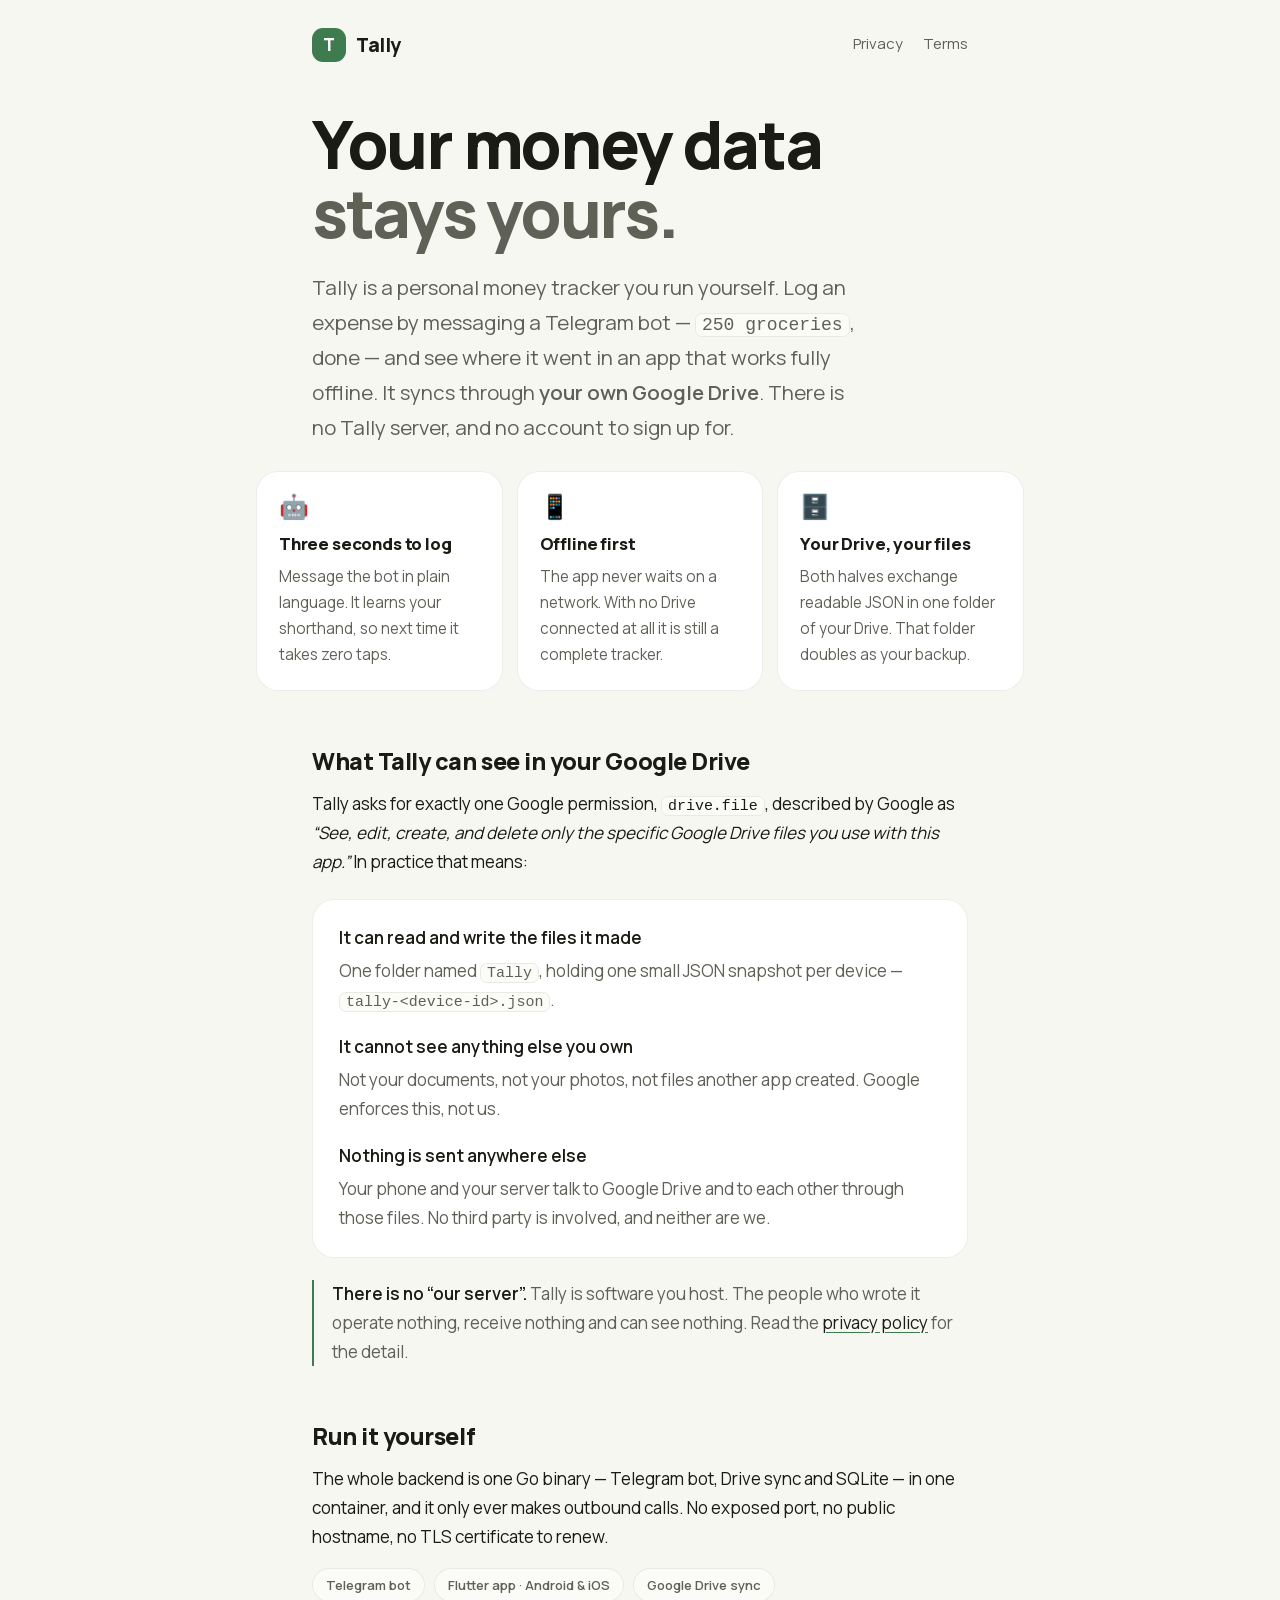
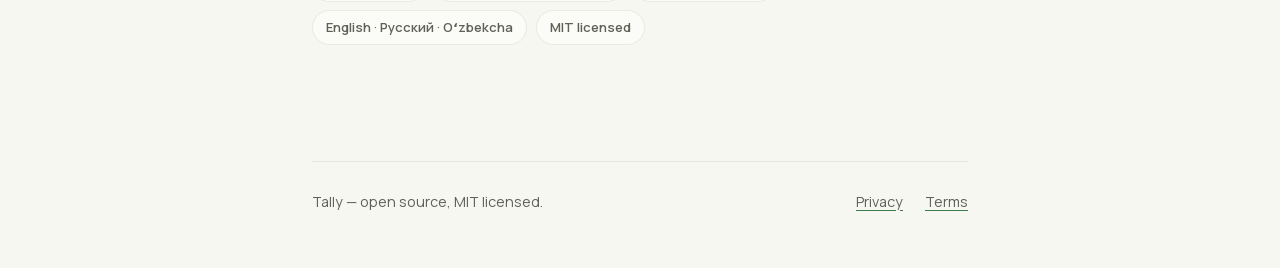
==== site/index.html @ 61df6c51 "Add static site for Tally with privacy policy and terms of service - Created a new directory 'site' " ====
<!doctype html>
<html lang="en">
<head>
<meta charset="utf-8">
<meta name="viewport" content="width=device-width, initial-scale=1">
<title>Tally — a money tracker that keeps your data yours</title>
<meta name="description" content="Tally is a self-hosted personal money tracker: log an expense by messaging a Telegram bot, see where it went in an offline-first app. It syncs through your own Google Drive — there is no Tally server.">
<meta name="color-scheme" content="dark light">
<link rel="stylesheet" href="style.css">
<link rel="icon" href="data:image/svg+xml,<svg xmlns='http://www.w3.org/2000/svg' viewBox='0 0 100 100'><rect width='100' height='100' rx='28' fill='%23c8f55a'/><text y='72' x='50' text-anchor='middle' font-family='sans-serif' font-size='62' font-weight='bold' fill='%2310120b'>T</text></svg>">
</head>
<body>

<div class="wrap">

<header>
  <div class="bar">
    <a class="mark" href="index.html"><span class="glyph">T</span> Tally</a>
    <nav>
      <a href="privacy.html">Privacy</a>
      <a href="terms.html">Terms</a>
    </nav>
  </div>
</header>

<main>

  <h1>Your money data<br><span class="quiet">stays yours.</span></h1>

  <p class="lede">
    Tally is a personal money tracker you run yourself. Log an expense by
    messaging a Telegram bot — <code>250 groceries</code>, done — and see where
    it went in an app that works fully offline. It syncs through
    <strong>your own Google Drive</strong>. There is no Tally server, and no
    account to sign up for.
  </p>

  <div class="grid">
    <div class="card">
      <span class="emoji" aria-hidden="true">🤖</span>
      <h3>Three seconds to log</h3>
      <p>Message the bot in plain language. It learns your shorthand, so next
         time it takes zero taps.</p>
    </div>
    <div class="card">
      <span class="emoji" aria-hidden="true">📱</span>
      <h3>Offline first</h3>
      <p>The app never waits on a network. With no Drive connected at all it is
         still a complete tracker.</p>
    </div>
    <div class="card">
      <span class="emoji" aria-hidden="true">🗄️</span>
      <h3>Your Drive, your files</h3>
      <p>Both halves exchange readable JSON in one folder of your Drive. That
         folder doubles as your backup.</p>
    </div>
  </div>

  <h2>What Tally can see in your Google Drive</h2>

  <p>
    Tally asks for exactly one Google permission,
    <code>drive.file</code>, described by Google as
    <em>“See, edit, create, and delete only the specific Google Drive files you
    use with this app.”</em> In practice that means:
  </p>

  <div class="card">
    <dl>
      <dt>It can read and write the files it made</dt>
      <dd>One folder named <code>Tally</code>, holding one small JSON snapshot
          per device — <code>tally-&lt;device-id&gt;.json</code>.</dd>
      <dt>It cannot see anything else you own</dt>
      <dd>Not your documents, not your photos, not files another app created.
          Google enforces this, not us.</dd>
      <dt>Nothing is sent anywhere else</dt>
      <dd>Your phone and your server talk to Google Drive and to each other
          through those files. No third party is involved, and neither are we.</dd>
    </dl>
  </div>

  <p class="note">
    <strong>There is no “our server”.</strong> Tally is software you host. The
    people who wrote it operate nothing, receive nothing and can see nothing.
    Read the <a href="privacy.html">privacy policy</a> for the detail.
  </p>

  <h2>Run it yourself</h2>

  <p>
    The whole backend is one Go binary — Telegram bot, Drive sync and SQLite —
    in one container, and it only ever makes outbound calls. No exposed port,
    no public hostname, no TLS certificate to renew.
  </p>

  <p>
    <span class="pill">Telegram bot</span>
    <span class="pill">Flutter app · Android &amp; iOS</span>
    <span class="pill">Google Drive sync</span>
    <span class="pill">English · Русский · Oʻzbekcha</span>
    <span class="pill">MIT licensed</span>
  </p>

</main>

<footer>
  <div class="footer-row">
    <span>Tally — open source, MIT licensed.</span>
    <span class="spacer"></span>
    <a href="privacy.html">Privacy</a>
    <a href="terms.html">Terms</a>
  </div>
</footer>

</div>
</body>
</html>
---- site/style.css ----
/* Tally — the "calm ledger" design language from docs/DESIGN.md, on the web.
   Dark-first, one lime accent, oversized type contrast, hairline borders.
   Everything is local: no CDN, no webfont service, no analytics. A privacy
   page that phones a third party to render itself is not one. */

@font-face {
  font-family: 'Manrope';
  src: url('fonts/Manrope-Regular.ttf') format('truetype');
  font-weight: 400;
  font-display: swap;
}
@font-face {
  font-family: 'Manrope';
  src: url('fonts/Manrope-SemiBold.ttf') format('truetype');
  font-weight: 600;
  font-display: swap;
}
@font-face {
  font-family: 'Manrope';
  src: url('fonts/Manrope-ExtraBold.ttf') format('truetype');
  font-weight: 800;
  font-display: swap;
}

:root {
  --bg: #0e0f0c;
  --surface: #171814;
  --surface-raised: #1e201a;
  --border: #ffffff14;
  --text: #f4f5ef;
  --text-dim: #9a9c92;
  --accent: #c8f55a;
  --on-accent: #10120b;
  --radius: 22px;
  --measure: 44rem;
}

@media (prefers-color-scheme: light) {
  :root {
    --bg: #f7f7f2;
    --surface: #ffffff;
    --surface-raised: #fbfbf7;
    --border: #00000012;
    --text: #191b14;
    --text-dim: #5f6157;
    --accent: #3e7c4f;
    --on-accent: #ffffff;
  }
}

*, *::before, *::after { box-sizing: border-box; }

html { -webkit-text-size-adjust: 100%; }

body {
  margin: 0;
  background: var(--bg);
  color: var(--text);
  font-family: 'Manrope', ui-sans-serif, system-ui, -apple-system,
    'Segoe UI', Roboto, sans-serif;
  font-size: 17px;
  line-height: 1.7;
  font-weight: 400;
  -webkit-font-smoothing: antialiased;
}

.wrap {
  max-width: var(--measure);
  margin: 0 auto;
  padding: 0 24px;
}

/* ---- header ------------------------------------------------------------ */

header {
  padding: 28px 0 8px;
}

.bar {
  display: flex;
  align-items: center;
  gap: 12px;
  flex-wrap: wrap;
}

.mark {
  display: flex;
  align-items: center;
  gap: 10px;
  text-decoration: none;
  color: inherit;
  font-weight: 800;
  font-size: 19px;
  letter-spacing: -0.02em;
}

.mark .glyph {
  width: 34px;
  height: 34px;
  border-radius: 11px;
  background: var(--accent);
  color: var(--on-accent);
  display: grid;
  place-items: center;
  font-weight: 800;
  font-size: 17px;
}

nav {
  margin-left: auto;
  display: flex;
  gap: 20px;
  font-size: 15px;
}

nav a {
  color: var(--text-dim);
  text-decoration: none;
  border-bottom: 1px solid transparent;
  padding-bottom: 2px;
}
nav a:hover, nav a:focus-visible { color: var(--text); border-color: var(--accent); }

/* ---- type -------------------------------------------------------------- */

h1 {
  font-weight: 800;
  letter-spacing: -0.035em;
  line-height: 1.05;
  font-size: clamp(2.6rem, 8vw, 4.1rem);
  margin: 40px 0 0;
  text-wrap: balance;
}

h1 .quiet { color: var(--text-dim); }

.lede {
  font-size: clamp(1.05rem, 2.6vw, 1.28rem);
  color: var(--text-dim);
  margin: 22px 0 0;
  max-width: 34rem;
  text-wrap: pretty;
}

h2 {
  font-weight: 800;
  letter-spacing: -0.02em;
  font-size: 1.45rem;
  line-height: 1.25;
  margin: 56px 0 14px;
  text-wrap: balance;
}

h3 {
  font-weight: 600;
  font-size: 1.05rem;
  margin: 32px 0 8px;
  letter-spacing: -0.01em;
}

p { margin: 0 0 16px; text-wrap: pretty; }

/* When the date line opens the page it needs the space h1 would have taken,
   or it reads as a second line of the header bar. */
main > .eyebrow:first-child { margin-top: 44px; }

.eyebrow {
  text-transform: uppercase;
  letter-spacing: 0.14em;
  font-size: 0.72rem;
  font-weight: 600;
  color: var(--text-dim);
  margin: 0 0 6px;
}

a { color: var(--text); text-decoration-color: var(--accent); text-underline-offset: 3px; }
a:hover { text-decoration-thickness: 2px; }

strong { font-weight: 600; }

code {
  font-family: ui-monospace, SFMono-Regular, Menlo, monospace;
  font-size: 0.88em;
  background: var(--surface-raised);
  border: 1px solid var(--border);
  border-radius: 7px;
  padding: 1px 6px;
  word-break: break-word;
}

ul { margin: 0 0 16px; padding-left: 1.15rem; }
li { margin-bottom: 9px; }
li::marker { color: var(--accent); }

/* ---- blocks ------------------------------------------------------------ */

.card {
  background: var(--surface);
  border: 1px solid var(--border);
  border-radius: var(--radius);
  padding: 24px 26px;
  margin: 22px 0;
}

.card :where(h2, h3):first-child { margin-top: 0; }
.card p:last-child, .card ul:last-child { margin-bottom: 0; }

/* Three across, then one per row. An auto-fit track wrapped 2 + 1 at the
   measure this page uses, which leaves a hole where the third card should be. */
.grid {
  display: grid;
  gap: 14px;
  grid-template-columns: repeat(3, 1fr);
  margin: 26px 0;
}

/* The three cards break out past the prose measure. A third of a 44rem column
   is four words a line, which is not reading. */
@media (min-width: 56rem) {
  .grid {
    width: calc(100% + 7rem);
    margin-inline: -3.5rem;
  }
}

@media (max-width: 46rem) {
  .grid { grid-template-columns: 1fr; }
}

.grid .card { margin: 0; padding: 22px; }

.grid h3 { margin: 0 0 6px; font-weight: 800; letter-spacing: -0.01em; }
.grid p { color: var(--text-dim); font-size: 0.95rem; margin: 0; }

.emoji { font-size: 1.5rem; line-height: 1; display: block; margin-bottom: 12px; }

.pill {
  display: inline-block;
  background: var(--surface-raised);
  border: 1px solid var(--border);
  border-radius: 999px;
  padding: 5px 13px;
  font-size: 0.82rem;
  font-weight: 600;
  color: var(--text-dim);
  margin: 0 6px 8px 0;
}

.note {
  border-left: 2px solid var(--accent);
  padding-left: 18px;
  margin: 22px 0;
  color: var(--text-dim);
}

.note strong { color: var(--text); }

dl { margin: 0; }
dt { font-weight: 600; margin-top: 18px; }
dt:first-child { margin-top: 0; }
dd { margin: 4px 0 0; color: var(--text-dim); }

/* ---- footer ------------------------------------------------------------ */

footer {
  margin-top: 84px;
  border-top: 1px solid var(--border);
  padding: 28px 0 56px;
  color: var(--text-dim);
  font-size: 0.9rem;
}

footer a { color: var(--text-dim); }

.footer-row {
  display: flex;
  gap: 8px 22px;
  flex-wrap: wrap;
  align-items: baseline;
}

.footer-row .spacer { margin-left: auto; }

main { padding-bottom: 8px; }

:target { scroll-margin-top: 24px; }

@media (max-width: 34rem) {
  body { font-size: 16px; }
  .card { padding: 20px; }
}
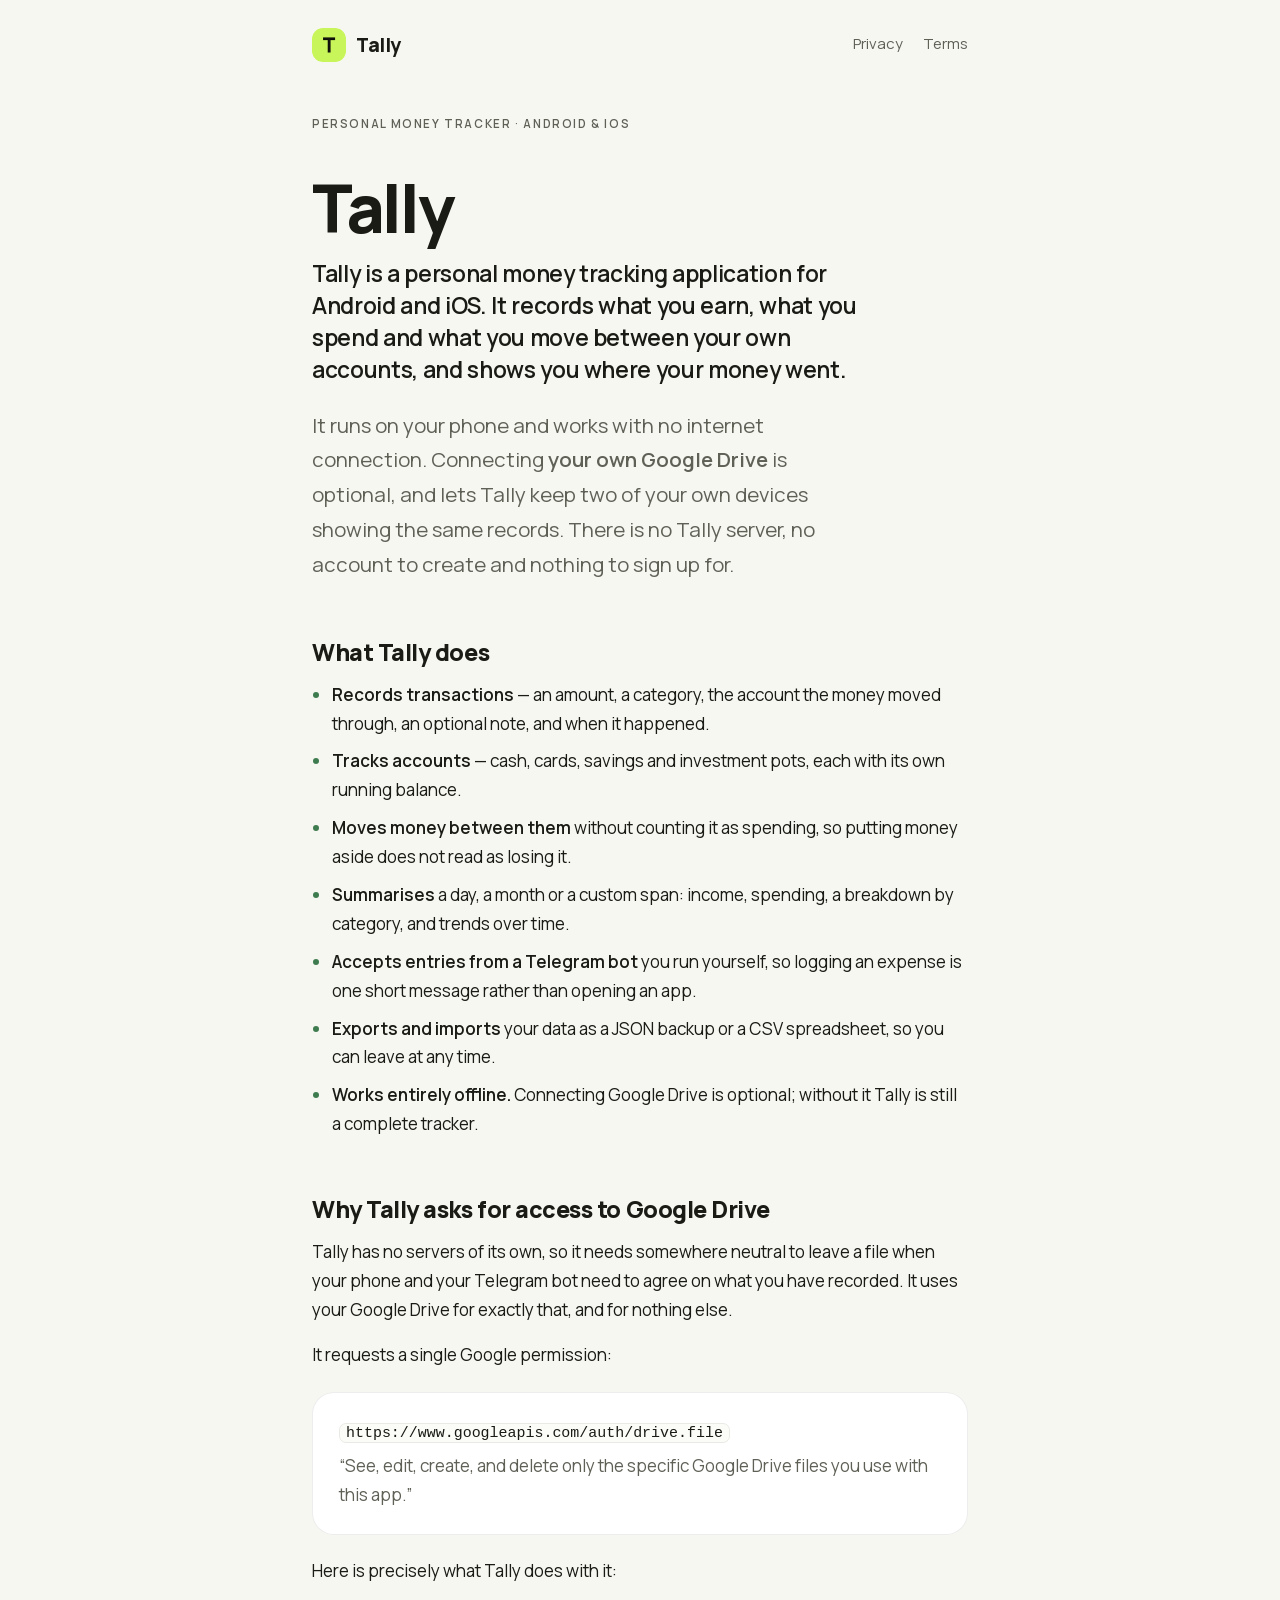
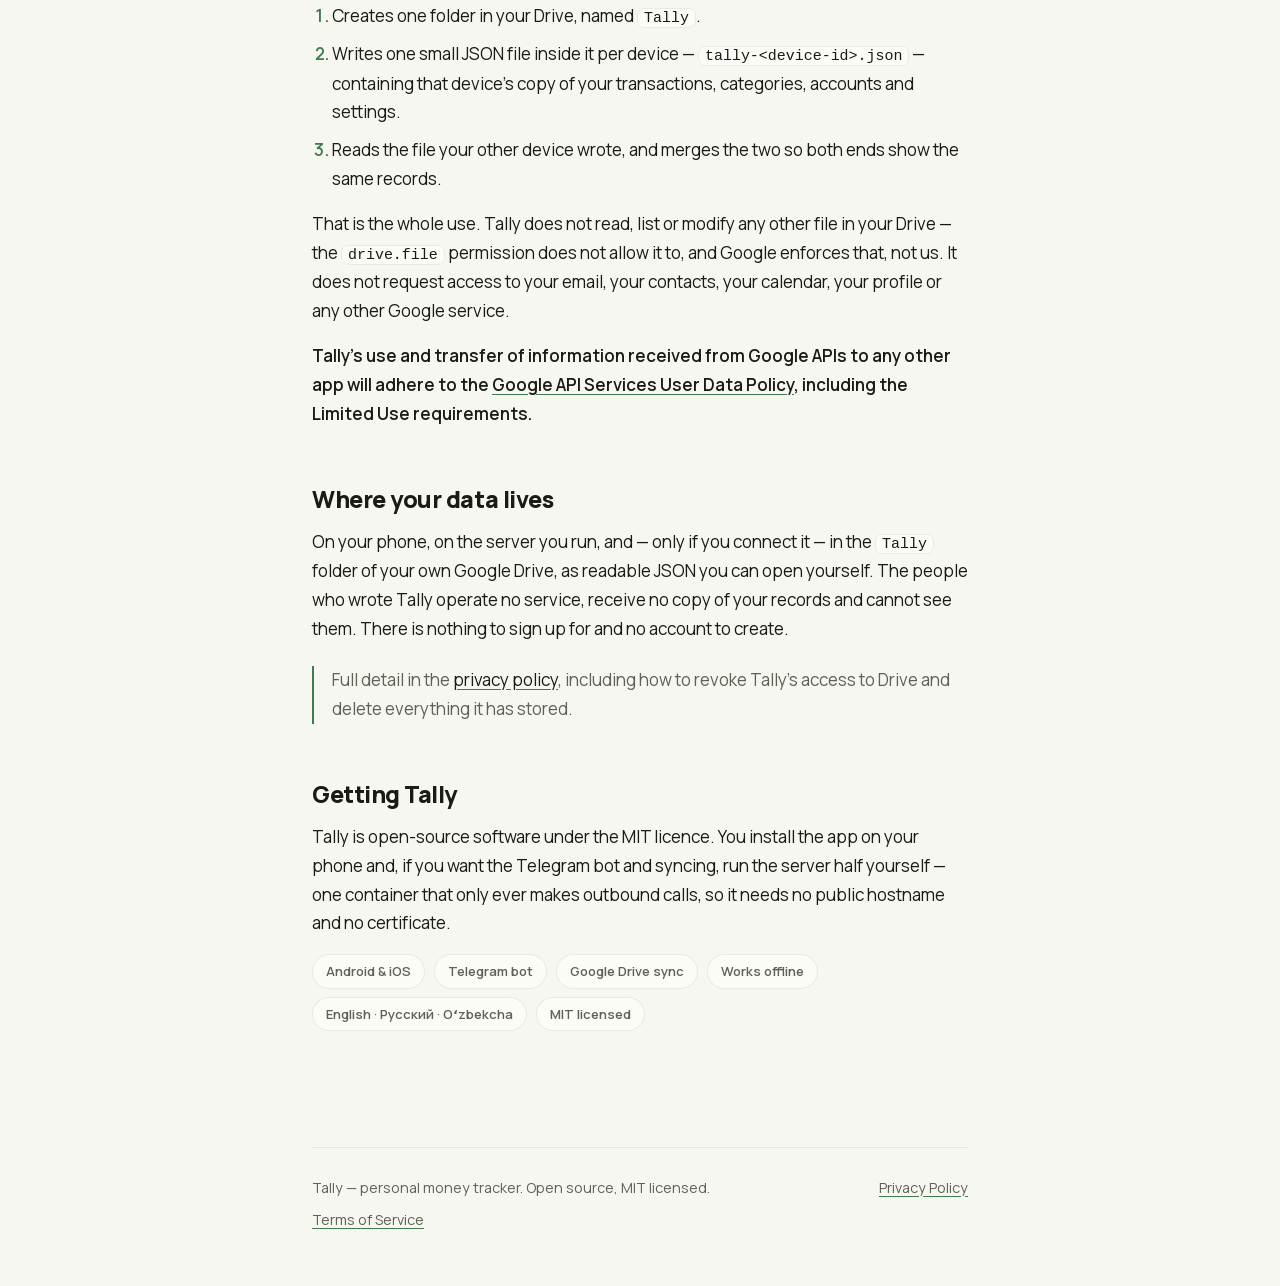
==== commit 4a2c5862: "feat: update OAuth consent screen requirements and improve site branding" ====
--- a/site/index.html
+++ b/site/index.html
@@ -3,11 +3,26 @@
 <head>
 <meta charset="utf-8">
 <meta name="viewport" content="width=device-width, initial-scale=1">
-<title>Tally — a money tracker that keeps your data yours</title>
-<meta name="description" content="Tally is a self-hosted personal money tracker: log an expense by messaging a Telegram bot, see where it went in an offline-first app. It syncs through your own Google Drive — there is no Tally server.">
+<title>Tally — personal money tracker</title>
+<meta name="description" content="Tally is a personal money tracking application for Android and iOS. It records your income, expenses and transfers, and can sync them between your own devices through your own Google Drive.">
 <meta name="color-scheme" content="dark light">
+<meta name="application-name" content="Tally">
+<meta property="og:title" content="Tally — personal money tracker">
+<meta property="og:description" content="Tally records your income, expenses and transfers and shows you where your money went. It syncs through your own Google Drive.">
+<meta property="og:image" content="https://tally.wapp.uz/tally-logo-512.png">
+<meta property="og:url" content="https://tally.wapp.uz/">
+<meta property="og:type" content="website">
 <link rel="stylesheet" href="style.css">
-<link rel="icon" href="data:image/svg+xml,<svg xmlns='http://www.w3.org/2000/svg' viewBox='0 0 100 100'><rect width='100' height='100' rx='28' fill='%23c8f55a'/><text y='72' x='50' text-anchor='middle' font-family='sans-serif' font-size='62' font-weight='bold' fill='%2310120b'>T</text></svg>">
+<link rel="icon" href="tally-logo-120.png">
+
+<!-- Google Search Console verification.
+     Search Console → Add property → paste the meta tag it gives you on the
+     line below, deploy, then press Verify. Google will not pass brand
+     verification for an OAuth consent screen whose home page sits on a domain
+     that is not verified to the same account.
+
+     <meta name="google-site-verification" content="PASTE_TOKEN_HERE">
+-->
 </head>
 <body>
 
@@ -15,88 +30,126 @@
 
 <header>
   <div class="bar">
-    <a class="mark" href="index.html"><span class="glyph">T</span> Tally</a>
+    <a class="mark" href="/"><img class="glyph" src="tally-logo-120.png" width="34" height="34" alt="Tally logo"> Tally</a>
     <nav>
-      <a href="privacy.html">Privacy</a>
-      <a href="terms.html">Terms</a>
+      <a href="/privacy">Privacy</a>
+      <a href="/terms">Terms</a>
     </nav>
   </div>
 </header>
 
 <main>
 
-  <h1>Your money data<br><span class="quiet">stays yours.</span></h1>
+  <p class="eyebrow">Personal money tracker · Android &amp; iOS</p>
+  <h1>Tally</h1>
+
+  <p class="tagline">
+    Tally is a personal money tracking application for Android and iOS. It
+    records what you earn, what you spend and what you move between your own
+    accounts, and shows you where your money went.
+  </p>
 
   <p class="lede">
-    Tally is a personal money tracker you run yourself. Log an expense by
-    messaging a Telegram bot — <code>250 groceries</code>, done — and see where
-    it went in an app that works fully offline. It syncs through
-    <strong>your own Google Drive</strong>. There is no Tally server, and no
-    account to sign up for.
+    It runs on your phone and works with no internet connection. Connecting
+    <strong>your own Google Drive</strong> is optional, and lets Tally keep two
+    of your own devices showing the same records. There is no Tally server, no
+    account to create and nothing to sign up for.
   </p>
 
-  <div class="grid">
-    <div class="card">
-      <span class="emoji" aria-hidden="true">🤖</span>
-      <h3>Three seconds to log</h3>
-      <p>Message the bot in plain language. It learns your shorthand, so next
-         time it takes zero taps.</p>
-    </div>
-    <div class="card">
-      <span class="emoji" aria-hidden="true">📱</span>
-      <h3>Offline first</h3>
-      <p>The app never waits on a network. With no Drive connected at all it is
-         still a complete tracker.</p>
-    </div>
-    <div class="card">
-      <span class="emoji" aria-hidden="true">🗄️</span>
-      <h3>Your Drive, your files</h3>
-      <p>Both halves exchange readable JSON in one folder of your Drive. That
-         folder doubles as your backup.</p>
-    </div>
+  <h2>What Tally does</h2>
+
+  <ul>
+    <li><strong>Records transactions</strong> — an amount, a category, the
+      account the money moved through, an optional note, and when it
+      happened.</li>
+    <li><strong>Tracks accounts</strong> — cash, cards, savings and investment
+      pots, each with its own running balance.</li>
+    <li><strong>Moves money between them</strong> without counting it as
+      spending, so putting money aside does not read as losing it.</li>
+    <li><strong>Summarises</strong> a day, a month or a custom span: income,
+      spending, a breakdown by category, and trends over time.</li>
+    <li><strong>Accepts entries from a Telegram bot</strong> you run yourself,
+      so logging an expense is one short message rather than opening an
+      app.</li>
+    <li><strong>Exports and imports</strong> your data as a JSON backup or a
+      CSV spreadsheet, so you can leave at any time.</li>
+    <li><strong>Works entirely offline.</strong> Connecting Google Drive is
+      optional; without it Tally is still a complete tracker.</li>
+  </ul>
+
+  <h2>Why Tally asks for access to Google Drive</h2>
+
+  <p>
+    Tally has no servers of its own, so it needs somewhere neutral to leave a
+    file when your phone and your Telegram bot need to agree on what you have
+    recorded. It uses your Google Drive for exactly that, and for nothing else.
+  </p>
+
+  <p>It requests a single Google permission:</p>
+
+  <div class="card">
+    <p style="margin-bottom:6px"><code>https://www.googleapis.com/auth/drive.file</code></p>
+    <p style="margin-bottom:0; color:var(--text-dim)">
+      “See, edit, create, and delete only the specific Google Drive files you
+      use with this app.”
+    </p>
   </div>
 
-  <h2>What Tally can see in your Google Drive</h2>
+  <p>Here is precisely what Tally does with it:</p>
+
+  <ol>
+    <li>Creates one folder in your Drive, named <code>Tally</code>.</li>
+    <li>Writes one small JSON file inside it per device —
+      <code>tally-&lt;device-id&gt;.json</code> — containing that device's copy
+      of your transactions, categories, accounts and settings.</li>
+    <li>Reads the file your other device wrote, and merges the two so both
+      ends show the same records.</li>
+  </ol>
 
   <p>
-    Tally asks for exactly one Google permission,
-    <code>drive.file</code>, described by Google as
-    <em>“See, edit, create, and delete only the specific Google Drive files you
-    use with this app.”</em> In practice that means:
-  </p>
-
-  <div class="card">
-    <dl>
-      <dt>It can read and write the files it made</dt>
-      <dd>One folder named <code>Tally</code>, holding one small JSON snapshot
-          per device — <code>tally-&lt;device-id&gt;.json</code>.</dd>
-      <dt>It cannot see anything else you own</dt>
-      <dd>Not your documents, not your photos, not files another app created.
-          Google enforces this, not us.</dd>
-      <dt>Nothing is sent anywhere else</dt>
-      <dd>Your phone and your server talk to Google Drive and to each other
-          through those files. No third party is involved, and neither are we.</dd>
-    </dl>
-  </div>
-
-  <p class="note">
-    <strong>There is no “our server”.</strong> Tally is software you host. The
-    people who wrote it operate nothing, receive nothing and can see nothing.
-    Read the <a href="privacy.html">privacy policy</a> for the detail.
-  </p>
-
-  <h2>Run it yourself</h2>
-
-  <p>
-    The whole backend is one Go binary — Telegram bot, Drive sync and SQLite —
-    in one container, and it only ever makes outbound calls. No exposed port,
-    no public hostname, no TLS certificate to renew.
+    That is the whole use. Tally does not read, list or modify any other file in
+    your Drive — the <code>drive.file</code> permission does not allow it to,
+    and Google enforces that, not us. It does not request access to your email,
+    your contacts, your calendar, your profile or any other Google service.
   </p>
 
   <p>
+    <strong>Tally's use and transfer of information received from Google APIs to
+    any other app will adhere to the
+    <a href="https://developers.google.com/terms/api-services-user-data-policy" rel="noopener">Google
+    API Services User Data Policy</a>, including the Limited Use
+    requirements.</strong>
+  </p>
+
+  <h2>Where your data lives</h2>
+
+  <p>
+    On your phone, on the server you run, and — only if you connect it — in the
+    <code>Tally</code> folder of your own Google Drive, as readable JSON you can
+    open yourself. The people who wrote Tally operate no service, receive no
+    copy of your records and cannot see them. There is nothing to sign up for
+    and no account to create.
+  </p>
+
+  <p class="note">
+    Full detail in the <a href="/privacy">privacy policy</a>, including how
+    to revoke Tally's access to Drive and delete everything it has stored.
+  </p>
+
+  <h2>Getting Tally</h2>
+
+  <p>
+    Tally is open-source software under the MIT licence. You install the app on
+    your phone and, if you want the Telegram bot and syncing, run the server
+    half yourself — one container that only ever makes outbound calls, so it
+    needs no public hostname and no certificate.
+  </p>
+
+  <p>
+    <span class="pill">Android &amp; iOS</span>
     <span class="pill">Telegram bot</span>
-    <span class="pill">Flutter app · Android &amp; iOS</span>
     <span class="pill">Google Drive sync</span>
+    <span class="pill">Works offline</span>
     <span class="pill">English · Русский · Oʻzbekcha</span>
     <span class="pill">MIT licensed</span>
   </p>
@@ -105,10 +158,10 @@
 
 <footer>
   <div class="footer-row">
-    <span>Tally — open source, MIT licensed.</span>
+    <span>Tally — personal money tracker. Open source, MIT licensed.</span>
     <span class="spacer"></span>
-    <a href="privacy.html">Privacy</a>
-    <a href="terms.html">Terms</a>
+    <a href="/privacy">Privacy Policy</a>
+    <a href="/terms">Terms of Service</a>
   </div>
 </footer>
 
--- a/site/style.css
+++ b/site/style.css
@@ -94,7 +94,7 @@
   letter-spacing: -0.02em;
 }
 
-.mark .glyph {
+.mark .glyph:not(img) {
   width: 34px;
   height: 34px;
   border-radius: 11px;
@@ -133,6 +133,24 @@
 }
 
 h1 .quiet { color: var(--text-dim); }
+
+/* The sentence directly under the app name, and the most important one on the
+   site: it is what a reviewer reads to answer "what is this app for?". Full
+   ink, not the dim colour, and set below the name so the NAME still wins. */
+.tagline {
+  font-weight: 600;
+  letter-spacing: -0.015em;
+  line-height: 1.4;
+  font-size: clamp(1.15rem, 2.9vw, 1.42rem);
+  color: var(--text);
+  margin: 16px 0 0;
+  max-width: 36rem;
+  text-wrap: pretty;
+}
+
+/* The header mark is an <img> of the same file uploaded to the OAuth consent
+   screen, so the branding is identical on both. */
+img.glyph { border-radius: 11px; display: block; }
 
 .lede {
   font-size: clamp(1.05rem, 2.6vw, 1.28rem);
@@ -188,9 +206,10 @@
   word-break: break-word;
 }
 
-ul { margin: 0 0 16px; padding-left: 1.15rem; }
+ul, ol { margin: 0 0 16px; padding-left: 1.25rem; }
 li { margin-bottom: 9px; }
-li::marker { color: var(--accent); }
+li::marker { color: var(--accent); font-weight: 600; }
+ol { counter-reset: none; }
 
 /* ---- blocks ------------------------------------------------------------ */
 
